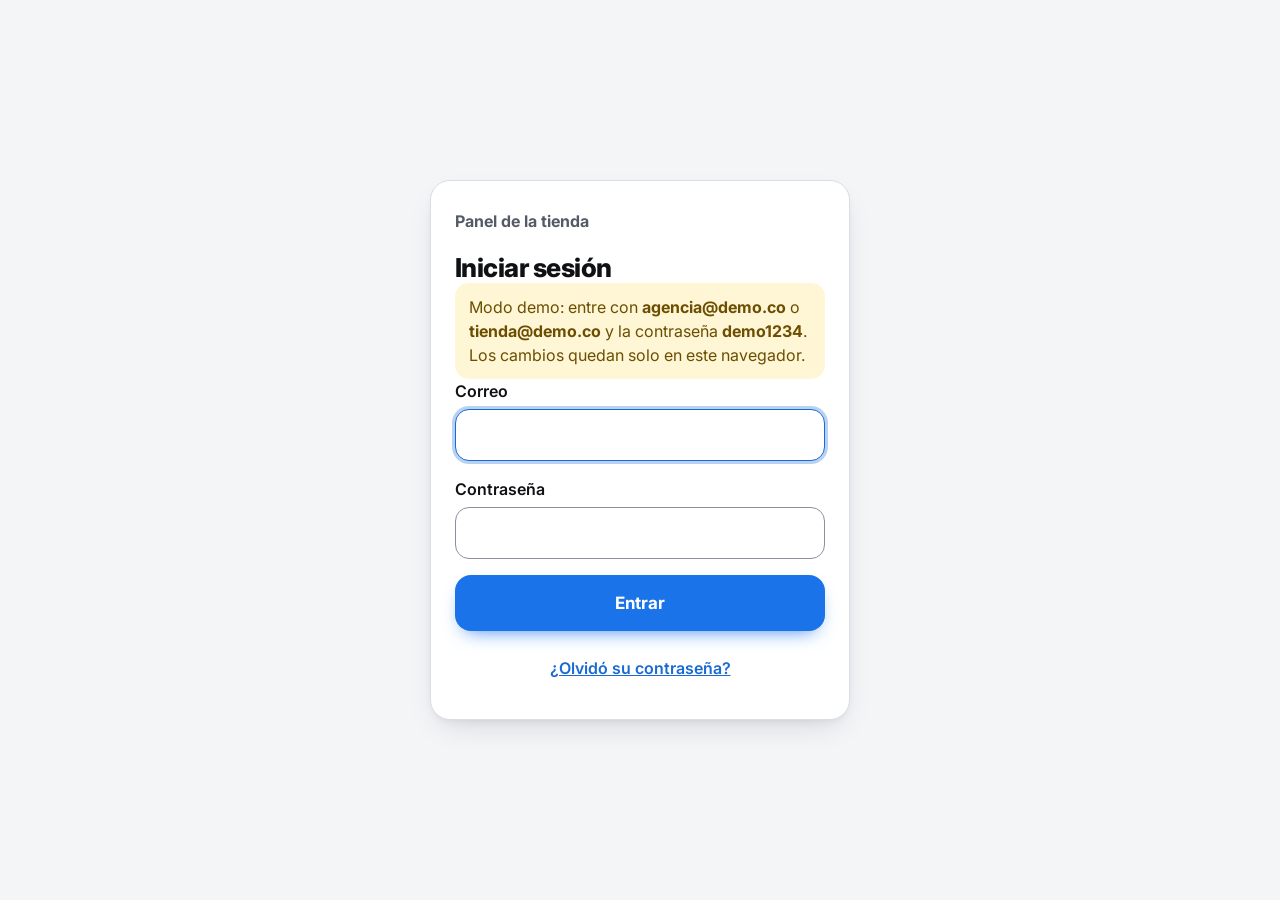
==== admin/index.html @ 9ec575b3 "Cotizadora I.C.T.: sitio público, panel, esquema Supabase y funciones (en progreso) Sitio estático (" ====
<!doctype html>
<html lang="es-CO">
<head>
  <meta charset="utf-8">
  <meta name="viewport" content="width=device-width, initial-scale=1, viewport-fit=cover">
  <title>Panel de la tienda</title>
  <meta name="robots" content="noindex, nofollow">
  <meta name="theme-color" content="#0F172A">
  <link rel="icon" href="data:,">
  <link rel="preconnect" href="https://fonts.googleapis.com">
  <link rel="preconnect" href="https://fonts.gstatic.com" crossorigin>
  <link rel="stylesheet" href="https://fonts.googleapis.com/css2?family=Inter:wght@400;500;600;700;800&display=swap">
  <link rel="stylesheet" href="../assets/css/base.css">
  <link rel="stylesheet" href="../assets/css/panel.css">
  <script type="module" src="../assets/js/panel/panel.js"></script>
</head>
<body>
  <div class="cargando-panel" id="cargando-panel" role="status"><span class="spinner" aria-hidden="true"></span><span>Cargando el panel…</span></div>

  <!-- Acceso -->
  <main class="acceso" id="acceso" hidden>
    <div class="acceso-caja">
      <p class="acceso-marca">Panel de la tienda</p>
      <div id="acceso-contenido"></div>
    </div>
  </main>

  <!-- Panel -->
  <div class="app" id="app" hidden>
    <header class="barra-superior">
      <div class="barra-superior-fila">
        <div class="barra-titulo">
          <span class="barra-tienda" id="barra-tienda">Panel</span>
          <span class="barra-usuario" id="barra-usuario"></span>
        </div>
        <div class="barra-acciones">
          <a class="boton boton--suave boton--chico" href="../" target="_blank" rel="noopener">Ver mi sitio</a>
          <button type="button" class="boton boton--suave boton--chico" id="salir">Salir</button>
        </div>
      </div>
      <nav class="navegacion" aria-label="Secciones del panel">
        <a href="#/inicio" data-ruta="inicio">Inicio</a>
        <a href="#/inventario" data-ruta="inventario">Inventario</a>
        <a href="#/tienda" data-ruta="tienda">Mi tienda</a>
        <a href="#/fichas" data-ruta="fichas">Fichas técnicas</a>
        <a href="#/catalogo" data-ruta="catalogo">Catálogo</a>
        <a href="#/legales" data-ruta="legales">Legales</a>
        <a href="#/usuarios" data-ruta="usuarios" data-solo-agencia hidden>Usuarios</a>
      </nav>
    </header>
    <main class="vista" id="vista" tabindex="-1"></main>
  </div>

  <div class="aviso-flotante" id="aviso-flotante" role="status" aria-live="polite"></div>
  <dialog class="confirmar" id="confirmar" aria-labelledby="confirmar-titulo"></dialog>
</body>
</html>
---- assets/css/base.css ----
/* =============================================================================
   Base compartida (sitio y panel): variables, reinicio, botones, campos.
   Los colores de la tienda (--primario, --secundario y sus textos) los pone
   assets/js/tema.js; aquí van solo valores por defecto.
   ========================================================================== */

:root {
  --primario: #1A73E8;
  --sobre-primario: #FFFFFF;
  --primario-texto: #1A6AD6;
  --secundario: #0F172A;
  --sobre-secundario: #FFFFFF;

  --fondo: #FFFFFF;
  --superficie: #F4F5F7;
  --superficie-2: #E9EBEF;
  --tarjeta: #FFFFFF;
  --borde: #DADDE3;
  --borde-fuerte: #8A909C;
  --texto: #0F1115;
  --texto-suave: #545A66;
  --error: #B42318;
  --error-fondo: #FEF3F2;
  --exito: #067647;
  --exito-fondo: #ECFDF3;
  --aviso: #6B4E00;
  --aviso-fondo: #FFF6D6;

  --font: "Inter", system-ui, -apple-system, "Segoe UI", Roboto, Arial, sans-serif;
  --radio: 20px;
  --radio-md: 14px;
  --radio-sm: 10px;
  --sombra-1: 0 1px 2px rgba(16, 24, 40, .06), 0 1px 3px rgba(16, 24, 40, .08);
  --sombra-2: 0 12px 32px -12px rgba(16, 24, 40, .18), 0 4px 10px -4px rgba(16, 24, 40, .08);
  --sombra-3: 0 24px 64px -16px rgba(16, 24, 40, .32);
  --curva: cubic-bezier(.2, .8, .2, 1);
  --rapido: 160ms;
  --medio: 260ms;
  --ancho: 1180px;
  --gutter: clamp(16px, 4vw, 32px);
  color-scheme: light;
}

:root[data-tema="oscuro"] {
  --fondo: #0E1117;
  --superficie: #161A22;
  --superficie-2: #202631;
  --tarjeta: #161A22;
  --borde: #2C3340;
  --borde-fuerte: #6D7685;
  --texto: #F2F4F7;
  --texto-suave: #A6AEBB;
  --error: #FDA29B;
  --error-fondo: #3A1512;
  --exito: #75E0A7;
  --exito-fondo: #0B2A1C;
  --aviso: #FEDF89;
  --aviso-fondo: #3A2E05;
  --sombra-1: 0 1px 2px rgba(0, 0, 0, .4);
  --sombra-2: 0 12px 32px -12px rgba(0, 0, 0, .6);
  --sombra-3: 0 24px 64px -16px rgba(0, 0, 0, .7);
  color-scheme: dark;
}

*, *::before, *::after { box-sizing: border-box; }

html {
  -webkit-text-size-adjust: 100%;
  text-size-adjust: 100%;
  scroll-behavior: smooth;
}

body {
  margin: 0;
  background: var(--fondo);
  color: var(--texto);
  font-family: var(--font);
  font-size: 1rem;
  line-height: 1.5;
  -webkit-font-smoothing: antialiased;
  text-rendering: optimizeLegibility;
  overflow-x: hidden;
}

img, svg { display: block; max-width: 100%; }
img { height: auto; }
button, input, select, textarea { font: inherit; color: inherit; }
button { cursor: pointer; }
h1, h2, h3, h4 { margin: 0; line-height: 1.15; letter-spacing: -.02em; }
p { margin: 0; }
a { color: var(--primario-texto); text-underline-offset: .18em; }

[hidden] { display: none !important; }

.oculto-visual {
  position: absolute !important;
  width: 1px; height: 1px;
  padding: 0; margin: -1px;
  overflow: hidden; clip: rect(0 0 0 0);
  white-space: nowrap; border: 0;
}

.salto {
  position: absolute; left: 8px; top: -60px; z-index: 100;
  background: var(--texto); color: var(--fondo);
  padding: 12px 16px; border-radius: var(--radio-sm);
  font-weight: 700; text-decoration: none;
}
.salto:focus { top: 8px; }

/* Foco visible en cualquier fondo: anillo del color de texto + halo de fondo. */
:focus-visible {
  outline: 3px solid var(--texto);
  outline-offset: 2px;
  box-shadow: 0 0 0 5px var(--fondo);
}

.contenedor {
  width: 100%;
  max-width: var(--ancho);
  margin-inline: auto;
  padding-inline: var(--gutter);
}

.cifras { font-variant-numeric: tabular-nums; font-feature-settings: "tnum" 1; }

/* --- Botones --------------------------------------------------------------- */

.boton {
  display: inline-flex; align-items: center; justify-content: center; gap: 10px;
  min-height: 48px;
  padding: 12px 22px;
  border: 1.5px solid transparent;
  border-radius: var(--radio-md);
  font-weight: 700; font-size: 1rem; line-height: 1.2;
  text-decoration: none; text-align: center;
  transition: background-color var(--rapido), border-color var(--rapido), box-shadow var(--rapido), transform var(--rapido), filter var(--rapido);
  -webkit-tap-highlight-color: transparent;
}
.boton:disabled { opacity: .55; cursor: not-allowed; }
.boton svg { width: 22px; height: 22px; flex: none; }

.boton--primario {
  background: var(--primario);
  color: var(--sobre-primario);
  box-shadow: 0 8px 20px -10px var(--primario);
}
.boton--secundario {
  background: transparent;
  color: var(--texto);
  border-color: var(--borde-fuerte);
}
.boton--suave {
  background: var(--superficie);
  color: var(--texto);
}
.boton--peligro {
  background: var(--error-fondo);
  color: var(--error);
  border-color: currentColor;
}
.boton--grande { min-height: 56px; padding: 16px 26px; font-size: 1.0625rem; border-radius: 16px; }
.boton--bloque { width: 100%; }
.boton--enlace {
  min-height: 44px; padding: 8px 4px;
  background: none; border: 0;
  color: var(--primario-texto);
  text-decoration: underline; font-weight: 600;
}

@media (hover: hover) {
  .boton--primario:hover:not(:disabled) { filter: brightness(1.06) saturate(1.05); }
  .boton--secundario:hover:not(:disabled), .boton--suave:hover:not(:disabled) { background: var(--superficie-2); }
}
@media (hover: hover) and (prefers-reduced-motion: no-preference) {
  .boton--primario:hover:not(:disabled) { transform: translateY(-1px); }
}
.boton:active:not(:disabled) { filter: brightness(.96); }

.boton-icono {
  display: inline-grid; place-items: center;
  width: 44px; height: 44px;
  padding: 0;
  border: 0; border-radius: 999px;
  background: var(--superficie);
  color: var(--texto);
  transition: background-color var(--rapido);
}
.boton-icono svg { width: 22px; height: 22px; }
@media (hover: hover) { .boton-icono:hover { background: var(--superficie-2); } }

/* --- Campos ---------------------------------------------------------------- */

.campo { display: grid; gap: 6px; }
.campo > label, .campo .etiqueta { font-weight: 600; }
.campo .ayuda { color: var(--texto-suave); font-size: 1rem; }

.entrada {
  width: 100%;
  min-height: 52px;
  padding: 12px 14px;
  background: var(--fondo);
  border: 1.5px solid var(--borde-fuerte);
  border-radius: var(--radio-md);
  font-size: 1rem;
  transition: border-color var(--rapido), box-shadow var(--rapido);
}
textarea.entrada { min-height: 120px; resize: vertical; line-height: 1.5; }
.entrada:focus-visible { outline: none; border-color: var(--primario-texto); box-shadow: 0 0 0 3px color-mix(in srgb, var(--primario-texto) 30%, transparent); }
.entrada[aria-invalid="true"] { border-color: var(--error); }

.error-campo {
  display: flex; gap: 6px; align-items: flex-start;
  color: var(--error);
  font-weight: 600;
}
.error-campo:empty { display: none; }

.casilla {
  display: grid; grid-template-columns: 24px 1fr; gap: 12px; align-items: start;
}
.casilla input {
  width: 24px; height: 24px; margin: 0;
  accent-color: var(--primario);
}

.etiqueta-pildora {
  display: inline-flex; align-items: center;
  min-height: 26px; padding: 2px 10px;
  border-radius: 999px;
  background: var(--superficie);
  color: var(--texto);
  font-size: .875rem; font-weight: 700; letter-spacing: .01em;
}
.etiqueta-pildora--usado { background: var(--aviso-fondo); color: var(--aviso); }
.etiqueta-demo {
  display: inline-flex; align-items: center;
  padding: 1px 8px;
  border: 1.5px dashed currentColor;
  border-radius: 6px;
  color: var(--aviso);
  background: var(--aviso-fondo);
  font-size: .875rem; font-weight: 800; letter-spacing: .08em;
}

.spinner {
  width: 22px; height: 22px;
  border: 3px solid currentColor;
  border-right-color: transparent;
  border-radius: 50%;
  animation: girar .8s linear infinite;
}
@keyframes girar { to { transform: rotate(360deg); } }

@media (prefers-reduced-motion: reduce) {
  html { scroll-behavior: auto; }
  *, *::before, *::after {
    animation-duration: .001ms !important;
    animation-iteration-count: 1 !important;
    transition-duration: .001ms !important;
  }
  .spinner { animation: none; border-right-color: currentColor; opacity: .6; }
}
---- assets/css/panel.css ----
/* =============================================================================
   Panel de administración — pensado primero para el celular
   ========================================================================== */

body { background: var(--superficie); }

.cargando-panel {
  display: flex; align-items: center; justify-content: center; gap: 12px;
  min-height: 100vh;
  color: var(--texto-suave); font-weight: 600;
}

.boton--chico { min-height: 44px; padding: 8px 14px; font-size: .9375rem; }

/* --- Acceso --------------------------------------------------------------- */
.acceso { display: grid; place-items: center; min-height: 100vh; padding: 24px var(--gutter); }
.acceso-caja {
  width: 100%; max-width: 420px;
  display: grid; gap: 20px;
  padding: 28px 24px;
  background: var(--tarjeta);
  border: 1px solid var(--borde);
  border-radius: var(--radio);
  box-shadow: var(--sombra-2);
}
.acceso-marca { color: var(--texto-suave); font-weight: 700; }
.acceso h1 { font-size: 1.625rem; font-weight: 800; }
.acceso form { display: grid; gap: 16px; }
.acceso .nota { color: var(--texto-suave); }
.nota-demo { padding: 12px 14px; border-radius: var(--radio-md); background: var(--aviso-fondo); color: var(--aviso); }

/* --- Barra superior y navegación ---------------------------------------------- */
.barra-superior {
  position: sticky; top: 0; z-index: 20;
  background: var(--tarjeta);
  border-bottom: 1px solid var(--borde);
}
.barra-superior-fila {
  display: flex; align-items: center; justify-content: space-between; gap: 12px;
  max-width: var(--ancho); margin: 0 auto;
  padding: 10px var(--gutter);
}
.barra-titulo { display: grid; min-width: 0; line-height: 1.25; }
.barra-tienda { font-weight: 800; overflow: hidden; text-overflow: ellipsis; white-space: nowrap; }
.barra-usuario { color: var(--texto-suave); font-size: .9375rem; overflow: hidden; text-overflow: ellipsis; white-space: nowrap; }
.barra-acciones { display: flex; gap: 8px; flex: none; }
.navegacion {
  display: flex; gap: 4px;
  max-width: var(--ancho); margin: 0 auto;
  padding: 0 var(--gutter) 8px;
  overflow-x: auto;
  scrollbar-width: none;
}
.navegacion::-webkit-scrollbar { display: none; }
.navegacion a {
  flex: none;
  display: inline-flex; align-items: center;
  min-height: 44px; padding: 8px 14px;
  border-radius: 999px;
  color: var(--texto); font-weight: 600; text-decoration: none;
}
.navegacion a[aria-current="page"] { background: var(--texto); color: var(--fondo); }
@media (hover: hover) { .navegacion a:not([aria-current="page"]):hover { background: var(--superficie); } }

/* --- Vista ------------------------------------------------------------------- */
.vista { max-width: var(--ancho); margin: 0 auto; padding: 20px var(--gutter) 120px; outline: none; }
.vista-cabecera { display: flex; flex-wrap: wrap; align-items: center; justify-content: space-between; gap: 12px; margin-bottom: 18px; }
.vista-cabecera h1 { font-size: clamp(1.5rem, 4vw, 2rem); font-weight: 800; }
.vista-cabecera p { color: var(--texto-suave); flex-basis: 100%; }
.volver { display: inline-flex; align-items: center; gap: 6px; min-height: 44px; font-weight: 700; color: var(--texto); text-decoration: none; }

.bloque {
  display: grid; gap: 16px;
  padding: 18px;
  background: var(--tarjeta);
  border: 1px solid var(--borde);
  border-radius: var(--radio);
  margin-bottom: 16px;
}
.bloque > h2 { font-size: 1.1875rem; font-weight: 800; }
.bloque > p.ayuda, .bloque .ayuda { color: var(--texto-suave); }
.grilla-2 { display: grid; gap: 16px; }
@media (min-width: 760px) { .grilla-2 { grid-template-columns: 1fr 1fr; } }

fieldset { margin: 0; padding: 0; border: 0; min-width: 0; }
legend { padding: 0; font-weight: 700; }

.cifras-grandes { font-size: 2rem; font-weight: 800; letter-spacing: -.03em; }
.estadisticas { display: grid; grid-template-columns: repeat(3, minmax(0, 1fr)); gap: 10px; }
.estadistica { display: grid; gap: 2px; padding: 14px; border-radius: 16px; background: var(--superficie); text-decoration: none; color: inherit; }
.estadistica span { color: var(--texto-suave); font-weight: 600; font-size: .9375rem; }

.avisos { display: grid; gap: 8px; margin: 0; padding: 0; list-style: none; }
.avisos li {
  display: flex; align-items: center; justify-content: space-between; gap: 12px; flex-wrap: wrap;
  padding: 12px 14px;
  border-radius: var(--radio-md);
  background: var(--aviso-fondo); color: var(--aviso);
  font-weight: 700;
}
.avisos a { color: inherit; }
.todo-bien { padding: 12px 14px; border-radius: var(--radio-md); background: var(--exito-fondo); color: var(--exito); font-weight: 700; }

/* Interruptor */
.interruptor { display: inline-flex; align-items: center; gap: 10px; min-height: 44px; cursor: pointer; font-weight: 600; }
.interruptor input {
  appearance: none; -webkit-appearance: none;
  position: relative; flex: none;
  width: 48px; height: 28px; margin: 0;
  border-radius: 999px;
  background: var(--borde-fuerte);
  transition: background-color var(--rapido);
  cursor: pointer;
}
.interruptor input::after {
  content: ""; position: absolute; top: 3px; left: 3px;
  width: 22px; height: 22px; border-radius: 50%;
  background: #FFFFFF;
  box-shadow: 0 1px 3px rgba(0, 0, 0, .3);
  transition: transform var(--medio) var(--curva);
}
.interruptor input:checked { background: var(--exito); }
:root[data-tema="oscuro"] .interruptor input:checked { background: #12B76A; }
.interruptor input:checked::after { transform: translateX(20px); }
.interruptor input:disabled { opacity: .5; cursor: not-allowed; }

/* Filtros del inventario */
.barra-filtros { display: grid; gap: 10px; margin-bottom: 14px; }
@media (min-width: 760px) { .barra-filtros { grid-template-columns: 2fr 1.4fr 1fr 1fr; } }
select.entrada { appearance: none; -webkit-appearance: none; padding-right: 40px; background-image: url("data:image/svg+xml,%3Csvg xmlns='http://www.w3.org/2000/svg' viewBox='0 0 24 24'%3E%3Cpath d='M6 9l6 6 6-6' fill='none' stroke='%23545A66' stroke-width='2.2' stroke-linecap='round'/%3E%3C/svg%3E"); background-repeat: no-repeat; background-position: right 12px center; background-size: 20px; }

/* Lista del inventario: tarjetas en celular, filas en escritorio */
.lista-equipos { display: grid; gap: 10px; margin: 0; padding: 0; list-style: none; }
.fila-equipo {
  display: grid;
  grid-template-columns: 64px minmax(0, 1fr);
  gap: 12px;
  padding: 12px;
  background: var(--tarjeta);
  border: 1px solid var(--borde);
  border-radius: 16px;
}
.fila-foto { width: 64px; height: 64px; border-radius: 12px; overflow: hidden; background: var(--superficie); display: grid; place-items: center; }
.fila-foto img { width: 100%; height: 100%; object-fit: cover; }
.fila-foto .ilustracion-telefono { width: 70%; }
.fila-info { display: grid; gap: 2px; min-width: 0; }
.fila-nombre { font-weight: 800; }
.fila-sub { color: var(--texto-suave); }
.fila-edicion { grid-column: 1 / -1; display: grid; grid-template-columns: minmax(0, 1fr) 88px; gap: 10px; align-items: end; }
.fila-edicion .interruptor { grid-column: 1 / -1; }
.fila-edicion .campo label { font-size: .9375rem; color: var(--texto-suave); }
.fila-edicion .entrada { min-height: 48px; }
.fila-acciones { grid-column: 1 / -1; display: flex; flex-wrap: wrap; gap: 8px; }
.fila-acciones .boton { flex: 1; min-width: 96px; }
.fila-error { grid-column: 1 / -1; }
@media (min-width: 1000px) {
  .fila-equipo { grid-template-columns: 56px minmax(180px, 1.4fr) minmax(330px, 1.3fr) auto; align-items: center; }
  .fila-foto { width: 56px; height: 56px; }
  .fila-edicion, .fila-acciones { grid-column: auto; }
  .fila-edicion { grid-template-columns: minmax(0, 1.4fr) 88px auto; }
  .fila-edicion .interruptor { grid-column: auto; }
  .fila-acciones .boton { flex: none; min-width: 0; }
  .fila-error { grid-column: 2 / -1; }
}

.vacio-panel { padding: 28px 18px; text-align: center; color: var(--texto-suave); background: var(--tarjeta); border: 1px dashed var(--borde-fuerte); border-radius: var(--radio); }

/* Formulario por pasos */
.pasos-progreso { display: flex; gap: 4px; margin-bottom: 8px; }
.pasos-progreso span { flex: 1; height: 6px; border-radius: 999px; background: var(--superficie-2); }
.pasos-progreso span.hecho { background: var(--primario); }
.paso-titulo { color: var(--texto-suave); font-weight: 700; }
.acciones-formulario {
  position: sticky; bottom: 0; z-index: 5;
  display: flex; gap: 10px; flex-wrap: wrap;
  margin: 0 calc(-1 * var(--gutter));
  padding: 12px var(--gutter) calc(12px + env(safe-area-inset-bottom));
  background: color-mix(in srgb, var(--superficie) 92%, transparent);
  backdrop-filter: blur(8px);
  border-top: 1px solid var(--borde);
}
.acciones-formulario .boton { flex: 1; }
@media (min-width: 760px) { .acciones-formulario .boton { flex: none; min-width: 180px; } .acciones-formulario { justify-content: flex-end; } }

.opciones-chip { display: flex; flex-wrap: wrap; gap: 8px; }
.opcion-chip { position: relative; }
.opcion-chip input { position: absolute; opacity: 0; inset: 0; margin: 0; cursor: pointer; }
.opcion-chip span {
  display: inline-flex; align-items: center; min-height: 48px; padding: 10px 18px;
  border: 1.5px solid var(--borde-fuerte); border-radius: 999px; font-weight: 700; background: var(--fondo);
}
.opcion-chip input:checked + span { background: var(--primario); border-color: var(--primario); color: var(--sobre-primario); }
.opcion-chip input:focus-visible + span { outline: 3px solid var(--texto); outline-offset: 2px; }

.selector-color { display: flex; gap: 10px; align-items: center; }
.selector-color input[type="color"] { width: 56px; height: 52px; padding: 4px; border: 1.5px solid var(--borde-fuerte); border-radius: var(--radio-md); background: var(--fondo); cursor: pointer; flex: none; }
.selector-color .entrada { max-width: 160px; text-transform: uppercase; }

/* Fotos */
.fotos-lista { display: grid; grid-template-columns: repeat(auto-fill, minmax(140px, 1fr)); gap: 10px; margin: 0; padding: 0; list-style: none; }
.foto-item { position: relative; display: grid; gap: 6px; padding: 6px; border: 1px solid var(--borde); border-radius: 14px; background: var(--fondo); }
.foto-item img { width: 100%; aspect-ratio: 1; object-fit: cover; border-radius: 10px; }
.foto-item .principal { position: absolute; left: 12px; top: 12px; padding: 2px 8px; border-radius: 999px; background: var(--texto); color: var(--fondo); font-size: .875rem; font-weight: 700; }
.foto-botones { display: flex; justify-content: space-between; gap: 4px; }
.foto-item [data-quitar] { position: absolute; right: 10px; top: 10px; background: color-mix(in srgb, var(--tarjeta) 90%, transparent); box-shadow: var(--sombra-1); }
.foto-botones .boton-icono { width: 44px; height: 44px; }
.foto-item.arrastrando { opacity: .5; }
.zona-subida {
  display: grid; gap: 10px; justify-items: center; text-align: center;
  padding: 22px 16px;
  border: 2px dashed var(--borde-fuerte);
  border-radius: 16px;
  background: var(--fondo);
  transition: border-color var(--rapido), background-color var(--rapido);
}
.zona-subida.encima { border-color: var(--primario-texto); background: color-mix(in srgb, var(--primario) 8%, var(--fondo)); }
.zona-subida-botones { display: flex; flex-wrap: wrap; gap: 8px; justify-content: center; }
.subiendo { display: flex; align-items: center; gap: 10px; color: var(--texto-suave); font-weight: 600; }

/* Filas de la ficha técnica */
.filas-ficha { display: grid; gap: 10px; margin: 0; padding: 0; list-style: none; }
.fila-ficha { display: grid; grid-template-columns: 1fr; gap: 8px; padding: 12px; border: 1px solid var(--borde); border-radius: 14px; background: var(--fondo); }
.fila-ficha-botones { display: flex; gap: 6px; justify-content: flex-end; }
@media (min-width: 760px) { .fila-ficha { grid-template-columns: minmax(160px, 1fr) 2fr auto; align-items: center; } }

/* Catálogo */
.grupo-catalogo { display: grid; gap: 6px; }
.grupo-catalogo h2 { font-size: 1rem; color: var(--texto-suave); text-transform: uppercase; letter-spacing: .04em; margin-top: 8px; }
.modelo-fila { display: flex; flex-wrap: wrap; align-items: center; justify-content: space-between; gap: 8px 12px; padding: 8px 12px; border: 1px solid var(--borde); border-radius: 14px; background: var(--tarjeta); }
.modelo-fila .nombre { font-weight: 700; min-width: 0; }
.modelo-fila .botones { display: flex; gap: 6px; align-items: center; }
.modelo-fila .entrada { min-height: 44px; max-width: 220px; }

/* Vista previa de marca */
.vista-previa { border-radius: 16px; overflow: hidden; border: 1px solid var(--borde); }
.vista-previa-encabezado { padding: 18px; display: grid; gap: 14px; }
.vista-previa-marca { display: flex; align-items: center; gap: 10px; font-weight: 700; }
.vista-previa-marca img { height: 32px; width: auto; max-width: 140px; object-fit: contain; }
.vista-previa-marca .logo-generico { width: 32px; height: 32px; }
.vista-previa-titulo { font-size: 1.375rem; font-weight: 800; letter-spacing: -.02em; }
.vista-previa-cuerpo { padding: 18px; display: grid; gap: 10px; }
.vista-previa .boton { pointer-events: none; }
.contraste-nota { color: var(--texto-suave); font-size: .9375rem; }

.logo-actual { display: flex; align-items: center; gap: 12px; flex-wrap: wrap; }
.logo-actual img { max-height: 56px; max-width: 200px; object-fit: contain; padding: 6px; border-radius: 10px; background: repeating-conic-gradient(#e9ebef 0% 25%, #ffffff 0% 50%) 50% / 16px 16px; }

/* Recorte del logo */
.recorte { display: grid; gap: 14px; }
.recorte-marco {
  position: relative;
  width: 100%;
  overflow: hidden;
  border-radius: 12px;
  background: repeating-conic-gradient(#e9ebef 0% 25%, #ffffff 0% 50%) 50% / 20px 20px;
  touch-action: none;
  cursor: grab;
  outline: 2px solid var(--texto);
}
.recorte-marco img { position: absolute; left: 0; top: 0; max-width: none; transform-origin: 0 0; user-select: none; pointer-events: none; }

/* Lista editable (formas de pago) */
.lista-editable { display: grid; gap: 8px; margin: 0; padding: 0; list-style: none; }
.lista-editable li { display: flex; gap: 6px; align-items: center; }
.lista-editable .entrada { flex: 1; }

/* Legales */
.vista-previa-legal { padding: 16px; border: 1px solid var(--borde); border-radius: 14px; background: var(--fondo); display: grid; gap: 10px; }
.vista-previa-legal ul, .vista-previa-legal ol { margin: 0; padding-left: 22px; }

/* Usuarios */
.usuario-fila { display: flex; flex-wrap: wrap; align-items: center; justify-content: space-between; gap: 10px; padding: 12px 14px; border: 1px solid var(--borde); border-radius: 14px; background: var(--tarjeta); }
.usuario-fila .correo { font-weight: 700; word-break: break-all; }
.usuario-fila .rol { color: var(--texto-suave); }
.estado-inactivo { color: var(--error); font-weight: 700; }

/* Aviso flotante "Guardado" */
.aviso-flotante {
  position: fixed; left: 50%; bottom: calc(24px + env(safe-area-inset-bottom)); z-index: 60;
  transform: translate(-50%, 20px);
  padding: 12px 20px;
  border-radius: 999px;
  background: var(--texto); color: var(--fondo);
  font-weight: 700;
  box-shadow: var(--sombra-3);
  opacity: 0; pointer-events: none;
  transition: opacity var(--medio), transform var(--medio) var(--curva);
}
.aviso-flotante.visible { opacity: 1; transform: translate(-50%, 0); }
.aviso-flotante.error { background: var(--error); color: #FFFFFF; }
:root[data-tema="oscuro"] .aviso-flotante.error { color: #0E1117; }

/* Ventana de confirmación */
.confirmar {
  width: min(440px, calc(100vw - 32px));
  padding: 0; border: 0; border-radius: 20px;
  background: var(--tarjeta); color: var(--texto);
  box-shadow: var(--sombra-3);
}
.confirmar::backdrop { background: rgba(8, 10, 14, .55); }
.confirmar-contenido { display: grid; gap: 14px; padding: 22px; }
.confirmar h2 { font-size: 1.25rem; font-weight: 800; }
.confirmar-botones { display: flex; gap: 10px; flex-wrap: wrap; justify-content: flex-end; }
.confirmar-botones .boton { flex: 1; }

.avisos--neutro li { background: var(--tarjeta); color: var(--texto); border: 1px solid var(--borde); }
.avisos--neutro .ayuda { font-weight: 500; }
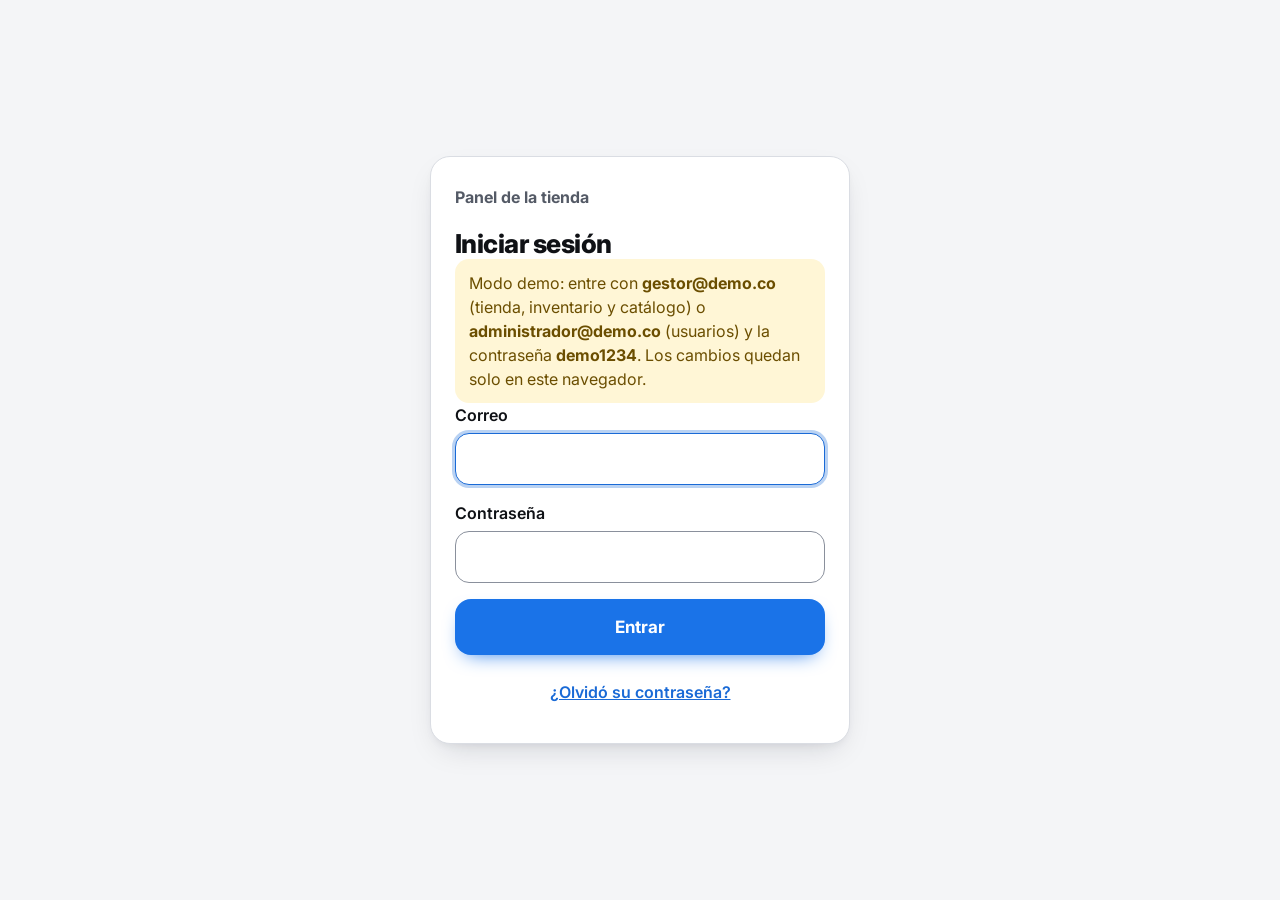
==== commit e2fbcd63: "A5: roles administrador y gestor (migración 0007) - 0007_roles.sql: agencia pasa a administrador y t" ====
--- a/admin/index.html
+++ b/admin/index.html
@@ -9,7 +9,9 @@
   <link rel="icon" href="data:,">
   <link rel="preconnect" href="https://fonts.googleapis.com">
   <link rel="preconnect" href="https://fonts.gstatic.com" crossorigin>
-  <link rel="stylesheet" href="https://fonts.googleapis.com/css2?family=Inter:wght@400;500;600;700;800&display=swap">
+  <!-- Fuente sin bloquear el primer pintado (se ve la del sistema hasta que llega) -->
+  <link rel="preload" as="style" href="https://fonts.googleapis.com/css2?family=Inter:wght@400;500;600;700;800&display=swap" onload="this.onload=null;this.rel='stylesheet'">
+  <noscript><link rel="stylesheet" href="https://fonts.googleapis.com/css2?family=Inter:wght@400;500;600;700;800&display=swap"></noscript>
   <link rel="stylesheet" href="../assets/css/base.css">
   <link rel="stylesheet" href="../assets/css/panel.css">
   <script type="module" src="../assets/js/panel/panel.js"></script>
@@ -39,13 +41,13 @@
         </div>
       </div>
       <nav class="navegacion" aria-label="Secciones del panel">
-        <a href="#/inicio" data-ruta="inicio">Inicio</a>
-        <a href="#/inventario" data-ruta="inventario">Inventario</a>
-        <a href="#/tienda" data-ruta="tienda">Mi tienda</a>
-        <a href="#/fichas" data-ruta="fichas">Fichas técnicas</a>
-        <a href="#/catalogo" data-ruta="catalogo">Catálogo</a>
-        <a href="#/legales" data-ruta="legales">Legales</a>
-        <a href="#/usuarios" data-ruta="usuarios" data-solo-agencia hidden>Usuarios</a>
+        <a href="#/inicio" data-ruta="inicio" data-rol="gestor" hidden>Inicio</a>
+        <a href="#/inventario" data-ruta="inventario" data-rol="gestor" hidden>Inventario</a>
+        <a href="#/tienda" data-ruta="tienda" data-rol="gestor" hidden>Mi tienda</a>
+        <a href="#/fichas" data-ruta="fichas" data-rol="gestor" hidden>Fichas técnicas</a>
+        <a href="#/catalogo" data-ruta="catalogo" data-rol="gestor" hidden>Catálogo</a>
+        <a href="#/legales" data-ruta="legales" data-rol="gestor" hidden>Legales</a>
+        <a href="#/usuarios" data-ruta="usuarios" data-rol="administrador" hidden>Usuarios</a>
       </nav>
     </header>
     <main class="vista" id="vista" tabindex="-1"></main>
--- a/assets/css/base.css
+++ b/assets/css/base.css
@@ -179,6 +179,7 @@
 
 .boton-icono {
   display: inline-grid; place-items: center;
+  flex: none;
   width: 44px; height: 44px;
   padding: 0;
   border: 0; border-radius: 999px;
@@ -230,7 +231,7 @@
   border-radius: 999px;
   background: var(--superficie);
   color: var(--texto);
-  font-size: .875rem; font-weight: 700; letter-spacing: .01em;
+  font-size: 1rem; font-weight: 700; letter-spacing: .01em;
 }
 .etiqueta-pildora--usado { background: var(--aviso-fondo); color: var(--aviso); }
 .etiqueta-demo {
@@ -240,7 +241,7 @@
   border-radius: 6px;
   color: var(--aviso);
   background: var(--aviso-fondo);
-  font-size: .875rem; font-weight: 800; letter-spacing: .08em;
+  font-size: 1rem; font-weight: 800; letter-spacing: .08em;
 }
 
 .spinner {
--- a/assets/css/panel.css
+++ b/assets/css/panel.css
@@ -10,7 +10,7 @@
   color: var(--texto-suave); font-weight: 600;
 }
 
-.boton--chico { min-height: 44px; padding: 8px 14px; font-size: .9375rem; }
+.boton--chico { min-height: 44px; padding: 8px 14px; font-size: 1rem; }
 
 /* --- Acceso --------------------------------------------------------------- */
 .acceso { display: grid; place-items: center; min-height: 100vh; padding: 24px var(--gutter); }
@@ -42,7 +42,7 @@
 }
 .barra-titulo { display: grid; min-width: 0; line-height: 1.25; }
 .barra-tienda { font-weight: 800; overflow: hidden; text-overflow: ellipsis; white-space: nowrap; }
-.barra-usuario { color: var(--texto-suave); font-size: .9375rem; overflow: hidden; text-overflow: ellipsis; white-space: nowrap; }
+.barra-usuario { color: var(--texto-suave); font-size: 1rem; overflow: hidden; text-overflow: ellipsis; white-space: nowrap; }
 .barra-acciones { display: flex; gap: 8px; flex: none; }
 .navegacion {
   display: flex; gap: 4px;
@@ -86,9 +86,9 @@
 legend { padding: 0; font-weight: 700; }
 
 .cifras-grandes { font-size: 2rem; font-weight: 800; letter-spacing: -.03em; }
-.estadisticas { display: grid; grid-template-columns: repeat(3, minmax(0, 1fr)); gap: 10px; }
+.estadisticas { display: grid; grid-template-columns: repeat(2, minmax(0, 1fr)); gap: 10px; }
 .estadistica { display: grid; gap: 2px; padding: 14px; border-radius: 16px; background: var(--superficie); text-decoration: none; color: inherit; }
-.estadistica span { color: var(--texto-suave); font-weight: 600; font-size: .9375rem; }
+.estadistica span { color: var(--texto-suave); font-weight: 600; font-size: 1rem; }
 
 .avisos { display: grid; gap: 8px; margin: 0; padding: 0; list-style: none; }
 .avisos li {
@@ -123,6 +123,9 @@
 :root[data-tema="oscuro"] .interruptor input:checked { background: #12B76A; }
 .interruptor input:checked::after { transform: translateX(20px); }
 .interruptor input:disabled { opacity: .5; cursor: not-allowed; }
+.interruptor-estado { font-weight: 400; color: var(--texto-suave); }
+.interruptor input:checked ~ .interruptor-estado .no,
+.interruptor input:not(:checked) ~ .interruptor-estado .si { display: none; }
 
 /* Filtros del inventario */
 .barra-filtros { display: grid; gap: 10px; margin-bottom: 14px; }
@@ -148,7 +151,7 @@
 .fila-sub { color: var(--texto-suave); }
 .fila-edicion { grid-column: 1 / -1; display: grid; grid-template-columns: minmax(0, 1fr) 88px; gap: 10px; align-items: end; }
 .fila-edicion .interruptor { grid-column: 1 / -1; }
-.fila-edicion .campo label { font-size: .9375rem; color: var(--texto-suave); }
+.fila-edicion .campo label { font-size: 1rem; color: var(--texto-suave); }
 .fila-edicion .entrada { min-height: 48px; }
 .fila-acciones { grid-column: 1 / -1; display: flex; flex-wrap: wrap; gap: 8px; }
 .fila-acciones .boton { flex: 1; min-width: 96px; }
@@ -200,7 +203,7 @@
 .fotos-lista { display: grid; grid-template-columns: repeat(auto-fill, minmax(140px, 1fr)); gap: 10px; margin: 0; padding: 0; list-style: none; }
 .foto-item { position: relative; display: grid; gap: 6px; padding: 6px; border: 1px solid var(--borde); border-radius: 14px; background: var(--fondo); }
 .foto-item img { width: 100%; aspect-ratio: 1; object-fit: cover; border-radius: 10px; }
-.foto-item .principal { position: absolute; left: 12px; top: 12px; padding: 2px 8px; border-radius: 999px; background: var(--texto); color: var(--fondo); font-size: .875rem; font-weight: 700; }
+.foto-item .principal { position: absolute; left: 12px; top: 12px; padding: 2px 8px; border-radius: 999px; background: var(--texto); color: var(--fondo); font-size: 1rem; font-weight: 700; }
 .foto-botones { display: flex; justify-content: space-between; gap: 4px; }
 .foto-item [data-quitar] { position: absolute; right: 10px; top: 10px; background: color-mix(in srgb, var(--tarjeta) 90%, transparent); box-shadow: var(--sombra-1); }
 .foto-botones .boton-icono { width: 44px; height: 44px; }
@@ -230,17 +233,34 @@
 .modelo-fila .nombre { font-weight: 700; min-width: 0; }
 .modelo-fila .botones { display: flex; gap: 6px; align-items: center; }
 .modelo-fila .entrada { min-height: 44px; max-width: 220px; }
+.colores-modelo { flex-basis: 100%; }
+.colores-modelo > summary { display: flex; align-items: center; min-height: 44px; cursor: pointer; color: var(--texto-suave); font-weight: 600; }
+.lista-colores { display: grid; gap: 6px; margin: 4px 0 8px; padding: 0; list-style: none; }
+.lista-colores li { display: flex; flex-wrap: wrap; align-items: center; gap: 6px 12px; min-height: 44px; }
+.muestra-color { flex: none; width: 28px; height: 28px; border-radius: 50%; border: 1px solid var(--borde); }
+/* Sin hexadecimal: muestra neutra rayada (no se inventa el color) */
+.muestra-color--vacia { background: repeating-linear-gradient(45deg, var(--superficie) 0 4px, var(--borde) 4px 8px); }
+.color-nombres { display: grid; flex: 1; min-width: 140px; }
+.color-nombre { font-weight: 600; }
+.color-hex { color: var(--texto-suave); }
+.color-campo .entrada { max-width: 140px; }
+.agregar-color { display: grid; gap: 10px; padding-top: 6px; }
+@media (min-width: 700px) { .agregar-color { grid-template-columns: 1fr 1fr auto; align-items: end; } }
 
 /* Vista previa de marca */
-.vista-previa { border-radius: 16px; overflow: hidden; border: 1px solid var(--borde); }
-.vista-previa-encabezado { padding: 18px; display: grid; gap: 14px; }
+.vista-previa { border-radius: 16px; overflow: hidden; border: 1px solid var(--borde); --t-titulo: 1; --t-espacio: 1; }
+/* Mismas escalas que sitio.css (tamaño del texto de la tienda) */
+.vista-previa[data-tamano="compacto"] { --t-titulo: .84; --t-espacio: .72; }
+.vista-previa[data-tamano="grande"] { font-size: 1.125rem; }
+.vista-previa .boton { font-size: 1em; }
+.vista-previa-encabezado { padding: calc(18px * var(--t-espacio)); display: grid; gap: calc(14px * var(--t-espacio)); }
 .vista-previa-marca { display: flex; align-items: center; gap: 10px; font-weight: 700; }
 .vista-previa-marca img { height: 32px; width: auto; max-width: 140px; object-fit: contain; }
 .vista-previa-marca .logo-generico { width: 32px; height: 32px; }
-.vista-previa-titulo { font-size: 1.375rem; font-weight: 800; letter-spacing: -.02em; }
-.vista-previa-cuerpo { padding: 18px; display: grid; gap: 10px; }
+.vista-previa-titulo { font-size: max(1em, calc(1.375em * var(--t-titulo))); font-weight: 800; letter-spacing: -.02em; }
+.vista-previa-cuerpo { padding: calc(18px * var(--t-espacio)); display: grid; gap: calc(10px * var(--t-espacio)); }
 .vista-previa .boton { pointer-events: none; }
-.contraste-nota { color: var(--texto-suave); font-size: .9375rem; }
+.contraste-nota { color: var(--texto-suave); font-size: 1rem; }
 
 .logo-actual { display: flex; align-items: center; gap: 12px; flex-wrap: wrap; }
 .logo-actual img { max-height: 56px; max-width: 200px; object-fit: contain; padding: 6px; border-radius: 10px; background: repeating-conic-gradient(#e9ebef 0% 25%, #ffffff 0% 50%) 50% / 16px 16px; }
@@ -272,6 +292,8 @@
 .usuario-fila { display: flex; flex-wrap: wrap; align-items: center; justify-content: space-between; gap: 10px; padding: 12px 14px; border: 1px solid var(--borde); border-radius: 14px; background: var(--tarjeta); }
 .usuario-fila .correo { font-weight: 700; word-break: break-all; }
 .usuario-fila .rol { color: var(--texto-suave); }
+.usuario-acciones { display: flex; flex-wrap: wrap; gap: 8px; align-items: center; }
+.usuario-acciones .entrada { width: auto; min-height: 44px; }
 .estado-inactivo { color: var(--error); font-weight: 700; }
 
 /* Aviso flotante "Guardado" */
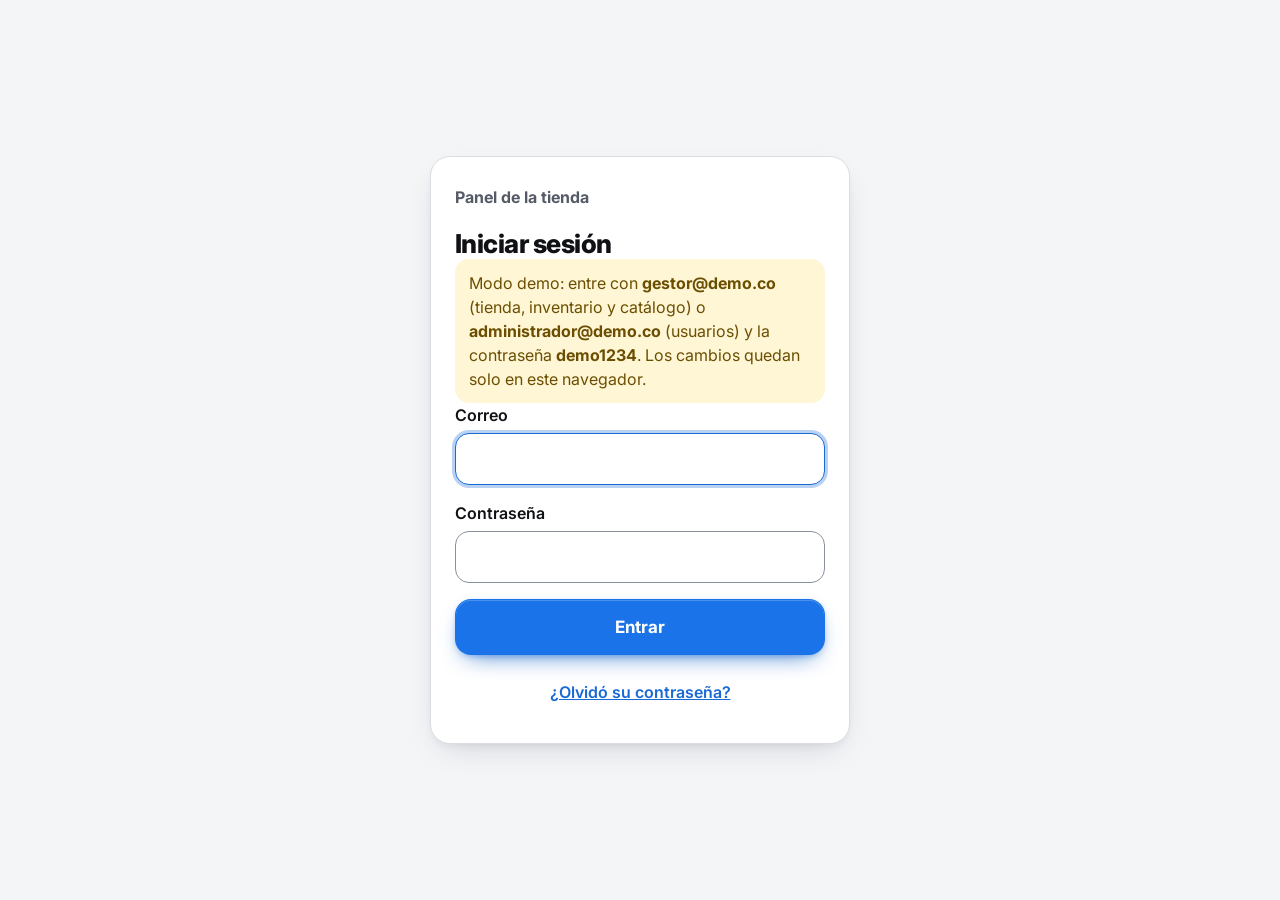
==== commit ed3d7c6e: "C1: Fichas técnicas pasa a una pestaña de Catálogo Catálogo con pestañas accesibles (tablist, flecha" ====
--- a/admin/index.html
+++ b/admin/index.html
@@ -44,7 +44,6 @@
         <a href="#/inicio" data-ruta="inicio" data-rol="gestor" hidden>Inicio</a>
         <a href="#/inventario" data-ruta="inventario" data-rol="gestor" hidden>Inventario</a>
         <a href="#/tienda" data-ruta="tienda" data-rol="gestor" hidden>Mi tienda</a>
-        <a href="#/fichas" data-ruta="fichas" data-rol="gestor" hidden>Fichas técnicas</a>
         <a href="#/catalogo" data-ruta="catalogo" data-rol="gestor" hidden>Catálogo</a>
         <a href="#/legales" data-ruta="legales" data-rol="gestor" hidden>Legales</a>
         <a href="#/usuarios" data-ruta="usuarios" data-rol="administrador" hidden>Usuarios</a>
--- a/assets/css/base.css
+++ b/assets/css/base.css
@@ -140,10 +140,16 @@
 .boton:disabled { opacity: .55; cursor: not-allowed; }
 .boton svg { width: 22px; height: 22px; flex: none; }
 
+/* Botón principal con presencia: sombra del propio color y un filo de luz
+   arriba (sombra interior de 1 px, que no pasa por debajo del texto). */
 .boton--primario {
+  position: relative; isolation: isolate; overflow: hidden;
   background: var(--primario);
   color: var(--sobre-primario);
-  box-shadow: 0 8px 20px -10px var(--primario);
+  box-shadow:
+    inset 0 1px 0 rgba(255, 255, 255, .22),
+    0 10px 24px -12px color-mix(in srgb, var(--primario) 85%, #000),
+    0 2px 6px -2px color-mix(in srgb, var(--primario) 45%, transparent);
 }
 .boton--secundario {
   background: transparent;
@@ -174,8 +180,20 @@
 }
 @media (hover: hover) and (prefers-reduced-motion: no-preference) {
   .boton--primario:hover:not(:disabled) { transform: translateY(-1px); }
+  /* Brillo discreto que cruza el botón al pasar el mouse (decorativo, en ::after) */
+  .boton--primario::after {
+    content: ""; position: absolute; inset: 0; z-index: -1;
+    background: linear-gradient(105deg, transparent 35%, rgba(255, 255, 255, .22) 50%, transparent 65%);
+    transform: translateX(-110%);
+    pointer-events: none;
+  }
+  .boton--primario:hover:not(:disabled)::after { transform: translateX(110%); transition: transform 700ms var(--curva); }
 }
 .boton:active:not(:disabled) { filter: brightness(.96); }
+/* Presión táctil: un leve hundimiento (sin escala si se pidió menos movimiento) */
+@media (prefers-reduced-motion: no-preference) {
+  .boton:active:not(:disabled) { transform: scale(.98); transition-duration: 80ms; }
+}
 
 .boton-icono {
   display: inline-grid; place-items: center;
--- a/assets/css/panel.css
+++ b/assets/css/panel.css
@@ -62,6 +62,27 @@
 .navegacion a[aria-current="page"] { background: var(--texto); color: var(--fondo); }
 @media (hover: hover) { .navegacion a:not([aria-current="page"]):hover { background: var(--superficie); } }
 
+/* Pestañas (Catálogo): role="tablist", flechas, Inicio y Fin (catalogo.js) */
+.pestanas {
+  display: flex; gap: 4px;
+  margin: 0 0 20px;
+  border-bottom: 1px solid var(--borde);
+  overflow-x: auto; scrollbar-width: none;
+}
+.pestanas::-webkit-scrollbar { display: none; }
+.pestana {
+  flex: none;
+  min-height: 48px; padding: 10px 14px;
+  border: 0; border-bottom: 3px solid transparent; border-radius: 8px 8px 0 0;
+  background: none; color: var(--texto-suave);
+  font: inherit; font-weight: 700;
+  cursor: pointer;
+}
+.pestana[aria-selected="true"] { color: var(--texto); border-bottom-color: var(--primario-texto); }
+.pestana:focus-visible { outline: 3px solid var(--texto); outline-offset: -3px; }
+@media (hover: hover) { .pestana[aria-selected="false"]:hover { background: var(--superficie); color: var(--texto); } }
+.panel-pestana:focus-visible { outline: 3px solid var(--texto); outline-offset: 4px; border-radius: 4px; }
+
 /* --- Vista ------------------------------------------------------------------- */
 .vista { max-width: var(--ancho); margin: 0 auto; padding: 20px var(--gutter) 120px; outline: none; }
 .vista-cabecera { display: flex; flex-wrap: wrap; align-items: center; justify-content: space-between; gap: 12px; margin-bottom: 18px; }
@@ -149,21 +170,30 @@
 .fila-info { display: grid; gap: 2px; min-width: 0; }
 .fila-nombre { font-weight: 800; }
 .fila-sub { color: var(--texto-suave); }
-.fila-edicion { grid-column: 1 / -1; display: grid; grid-template-columns: minmax(0, 1fr) 88px; gap: 10px; align-items: end; }
-.fila-edicion .interruptor { grid-column: 1 / -1; }
+/* Precio arriba; los interruptores (Stock, Publicado, Más vendido) debajo */
+.fila-edicion { grid-column: 1 / -1; display: grid; grid-template-columns: repeat(auto-fit, minmax(150px, 1fr)); gap: 4px 12px; align-items: center; }
+.fila-edicion .campo { grid-column: 1 / -1; }
+.fila-edicion .interruptor { white-space: nowrap; }
 .fila-edicion .campo label { font-size: 1rem; color: var(--texto-suave); }
 .fila-edicion .entrada { min-height: 48px; }
 .fila-acciones { grid-column: 1 / -1; display: flex; flex-wrap: wrap; gap: 8px; }
 .fila-acciones .boton { flex: 1; min-width: 96px; }
 .fila-error { grid-column: 1 / -1; }
 @media (min-width: 1000px) {
-  .fila-equipo { grid-template-columns: 56px minmax(180px, 1.4fr) minmax(330px, 1.3fr) auto; align-items: center; }
-  .fila-foto { width: 56px; height: 56px; }
-  .fila-edicion, .fila-acciones { grid-column: auto; }
-  .fila-edicion { grid-template-columns: minmax(0, 1.4fr) 88px auto; }
-  .fila-edicion .interruptor { grid-column: auto; }
+  /* Fila 1: foto, datos y acciones. Fila 2: precio e interruptores. */
+  .fila-equipo {
+    grid-template-columns: 56px minmax(0, 1fr) auto;
+    grid-template-areas: "foto info acciones" "foto edicion edicion" "foto error error";
+    align-items: center; column-gap: 16px;
+  }
+  .fila-foto { grid-area: foto; align-self: start; width: 56px; height: 56px; }
+  .fila-info { grid-area: info; }
+  .fila-acciones { grid-area: acciones; }
+  .fila-edicion { grid-area: edicion; grid-column: auto; grid-template-columns: 160px repeat(3, max-content) 1fr; column-gap: 24px; align-items: end; }
+  .fila-edicion .campo { grid-column: auto; }
   .fila-acciones .boton { flex: none; min-width: 0; }
-  .fila-error { grid-column: 2 / -1; }
+  .fila-error { grid-area: error; }
+}
 }
 
 .vacio-panel { padding: 28px 18px; text-align: center; color: var(--texto-suave); background: var(--tarjeta); border: 1px dashed var(--borde-fuerte); border-radius: var(--radio); }
@@ -194,6 +224,27 @@
 }
 .opcion-chip input:checked + span { background: var(--primario); border-color: var(--primario); color: var(--sobre-primario); }
 .opcion-chip input:focus-visible + span { outline: 3px solid var(--texto); outline-offset: 2px; }
+
+/* Diseño del sitio: opciones con su explicación */
+.opciones-vista { display: grid; gap: 10px; }
+@media (min-width: 700px) { .opciones-vista { grid-template-columns: 1fr 1fr; } }
+.opcion-vista { position: relative; display: grid; gap: 4px; padding: 14px 16px 14px 48px; min-height: 44px; border: 1.5px solid var(--borde-fuerte); border-radius: 14px; background: var(--fondo); cursor: pointer; }
+.opcion-vista input { position: absolute; left: 16px; top: 17px; width: 20px; height: 20px; margin: 0; accent-color: var(--primario); }
+.opcion-vista:has(input:checked) { border-color: var(--primario-texto); box-shadow: 0 0 0 2px var(--primario-texto); }
+.opcion-vista-nombre { font-weight: 700; }
+
+/* Video del equipo */
+.bloque-video { margin-top: 18px; padding-top: 16px; border-top: 1px solid var(--borde); }
+.video-vista { display: block; width: 100%; max-width: 320px; max-height: 360px; border-radius: 12px; background: #000; margin-bottom: 10px; }
+
+/* Colores oficiales del modelo en el formulario del equipo */
+.opciones-color { display: grid; grid-template-columns: repeat(auto-fill, minmax(min(100%, 170px), 1fr)); gap: 8px; }
+.opcion-color { position: relative; display: flex; align-items: center; gap: 10px; min-height: 52px; padding: 8px 12px; border: 1.5px solid var(--borde-fuerte); border-radius: 14px; background: var(--fondo); cursor: pointer; }
+.opcion-color input { position: absolute; opacity: 0; inset: 0; margin: 0; cursor: pointer; }
+.opcion-color:has(input:checked) { border-color: var(--primario-texto); box-shadow: 0 0 0 2px var(--primario-texto); }
+.opcion-color:has(input:focus-visible) { outline: 3px solid var(--texto); outline-offset: 2px; }
+.opcion-color-nombres { display: grid; font-weight: 700; min-width: 0; }
+.opcion-color-nombres .ayuda { font-weight: 400; }
 
 .selector-color { display: flex; gap: 10px; align-items: center; }
 .selector-color input[type="color"] { width: 56px; height: 52px; padding: 4px; border: 1.5px solid var(--borde-fuerte); border-radius: var(--radio-md); background: var(--fondo); cursor: pointer; flex: none; }
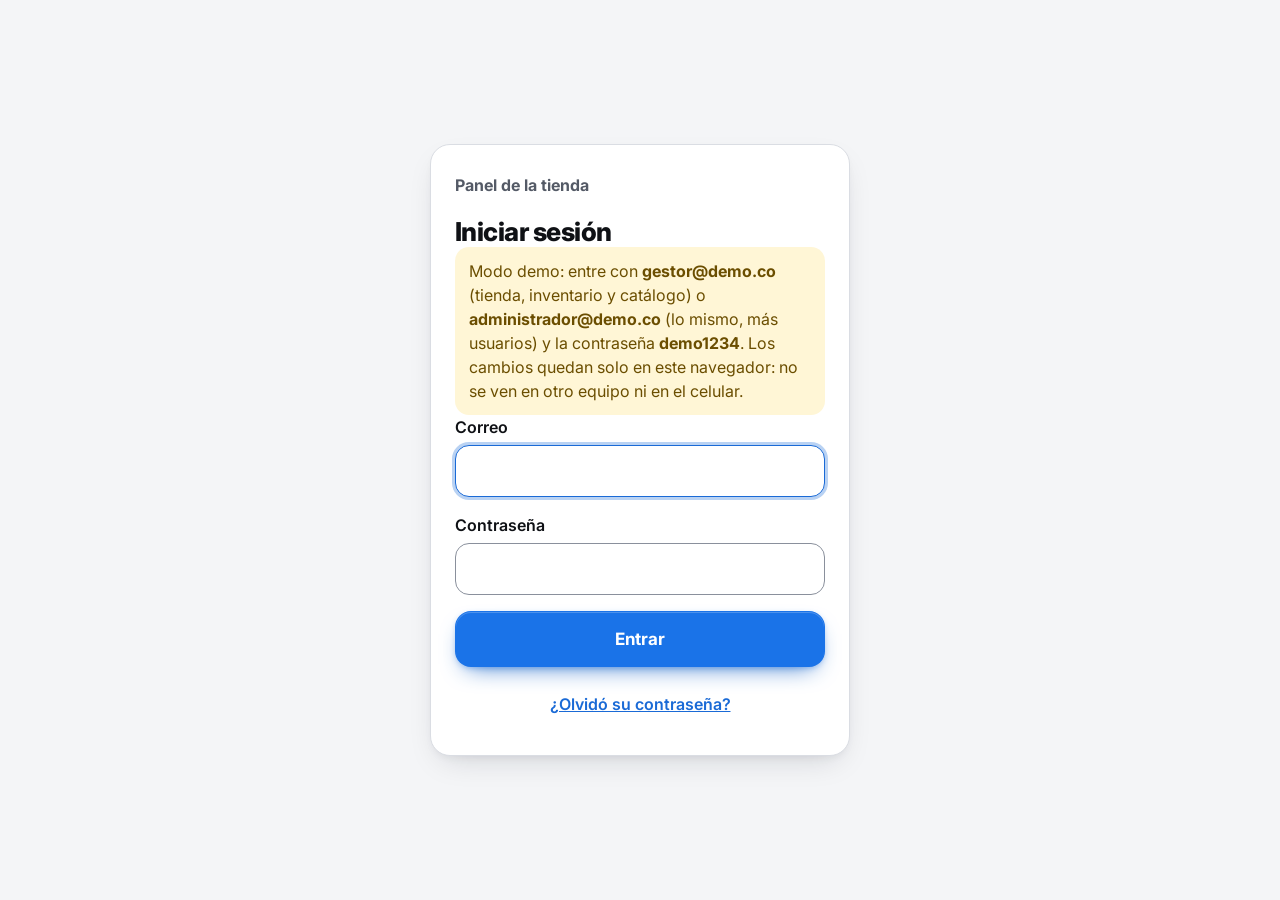
==== commit c51a9e91: "Tienda de ejemplo de Argentina, dólar, promos y stock contado (0037 a 0040) - 0037: la instalación n" ====
--- a/admin/index.html
+++ b/admin/index.html
@@ -3,7 +3,7 @@
 <head>
   <meta charset="utf-8">
   <meta name="viewport" content="width=device-width, initial-scale=1, viewport-fit=cover">
-  <title>Panel de la tienda</title>
+  <title data-t="panel.comun.panel_tienda">Panel de la tienda</title>
   <meta name="robots" content="noindex, nofollow">
   <meta name="theme-color" content="#0F172A">
   <link rel="icon" href="data:,">
@@ -17,12 +17,12 @@
   <script type="module" src="../assets/js/panel/panel.js"></script>
 </head>
 <body>
-  <div class="cargando-panel" id="cargando-panel" role="status"><span class="spinner" aria-hidden="true"></span><span>Cargando el panel…</span></div>
+  <div class="cargando-panel" id="cargando-panel" role="status"><span class="spinner" aria-hidden="true"></span><span data-t="panel.comun.cargando_panel">Cargando el panel…</span></div>
 
   <!-- Acceso -->
   <main class="acceso" id="acceso" hidden>
     <div class="acceso-caja">
-      <p class="acceso-marca">Panel de la tienda</p>
+      <p class="acceso-marca" data-t="panel.comun.panel_tienda">Panel de la tienda</p>
       <div id="acceso-contenido"></div>
     </div>
   </main>
@@ -32,21 +32,22 @@
     <header class="barra-superior">
       <div class="barra-superior-fila">
         <div class="barra-titulo">
-          <span class="barra-tienda" id="barra-tienda">Panel</span>
+          <span class="barra-tienda" id="barra-tienda"></span>
           <span class="barra-usuario" id="barra-usuario"></span>
         </div>
         <div class="barra-acciones">
-          <a class="boton boton--suave boton--chico" href="../" target="_blank" rel="noopener">Ver mi sitio</a>
-          <button type="button" class="boton boton--suave boton--chico" id="salir">Salir</button>
+          <a class="boton boton--suave boton--chico" href="../" target="_blank" rel="noopener" data-t="panel.comun.ver_sitio">Ver mi sitio</a>
+          <button type="button" class="boton boton--suave boton--chico" id="salir" data-t="panel.comun.salir">Salir</button>
         </div>
       </div>
-      <nav class="navegacion" aria-label="Secciones del panel">
-        <a href="#/inicio" data-ruta="inicio" data-rol="gestor" hidden>Inicio</a>
-        <a href="#/inventario" data-ruta="inventario" data-rol="gestor" hidden>Inventario</a>
-        <a href="#/tienda" data-ruta="tienda" data-rol="gestor" hidden>Mi tienda</a>
-        <a href="#/catalogo" data-ruta="catalogo" data-rol="gestor" hidden>Catálogo</a>
-        <a href="#/legales" data-ruta="legales" data-rol="gestor" hidden>Legales</a>
-        <a href="#/usuarios" data-ruta="usuarios" data-rol="administrador" hidden>Usuarios</a>
+      <nav class="navegacion" aria-label="Secciones del panel" data-t-aria-label="panel.nav.secciones">
+        <a href="#/inicio" data-ruta="inicio" data-rol="gestor" data-t="panel.nav.inicio" hidden>Inicio</a>
+        <a href="#/inventario" data-ruta="inventario" data-rol="gestor" data-t="panel.nav.inventario" hidden>Inventario</a>
+        <a href="#/tienda" data-ruta="tienda" data-rol="gestor" data-t="panel.nav.tienda" hidden>Mi tienda</a>
+        <a href="#/catalogo" data-ruta="catalogo" data-rol="gestor" data-t="panel.nav.catalogo" hidden>Catálogo</a>
+        <a href="#/promos" data-ruta="promos" data-rol="gestor" data-t="panel.nav.promos" hidden>Promos</a>
+        <a href="#/legales" data-ruta="legales" data-rol="gestor" data-t="panel.nav.legales" hidden>Legales</a>
+        <a href="#/usuarios" data-ruta="usuarios" data-rol="administrador" data-t="panel.nav.usuarios" hidden>Usuarios</a>
       </nav>
     </header>
     <main class="vista" id="vista" tabindex="-1"></main>
--- a/assets/css/base.css
+++ b/assets/css/base.css
@@ -25,6 +25,9 @@
   --exito-fondo: #ECFDF3;
   --aviso: #6B4E00;
   --aviso-fondo: #FFF6D6;
+  /* Violeta del botón "Ver intro" del panel (texto blanco: 7,1:1) */
+  --violeta: #6D28D9;
+  --sobre-violeta: #FFFFFF;
 
   --font: "Inter", system-ui, -apple-system, "Segoe UI", Roboto, Arial, sans-serif;
   --radio: 20px;
@@ -56,6 +59,8 @@
   --exito-fondo: #0B2A1C;
   --aviso: #FEDF89;
   --aviso-fondo: #3A2E05;
+  --violeta: #7C3AED;
+  --sobre-violeta: #FFFFFF;
   --sombra-1: 0 1px 2px rgba(0, 0, 0, .4);
   --sombra-2: 0 12px 32px -12px rgba(0, 0, 0, .6);
   --sombra-3: 0 24px 64px -16px rgba(0, 0, 0, .7);
@@ -151,6 +156,12 @@
     0 10px 24px -12px color-mix(in srgb, var(--primario) 85%, #000),
     0 2px 6px -2px color-mix(in srgb, var(--primario) 45%, transparent);
 }
+.boton--violeta {
+  background: var(--violeta);
+  color: var(--sobre-violeta);
+  box-shadow: inset 0 1px 0 rgba(255, 255, 255, .22), 0 10px 24px -12px color-mix(in srgb, var(--violeta) 85%, #000);
+}
+.boton--violeta:hover:not(:disabled) { background: color-mix(in srgb, var(--violeta) 88%, #000); }
 .boton--secundario {
   background: transparent;
   color: var(--texto);
--- a/assets/css/panel.css
+++ b/assets/css/panel.css
@@ -371,6 +371,21 @@
   box-shadow: var(--sombra-3);
 }
 .confirmar::backdrop { background: rgba(8, 10, 14, .55); }
+
+/* Inicio: "Ver intro" al lado de "Ver mi sitio", y su ventana con el video */
+.cabecera-acciones { display: flex; flex-wrap: wrap; gap: 10px; }
+.cabecera-acciones .boton[hidden] { display: none; }
+.dialogo-intro {
+  width: min(760px, calc(100vw - 32px));
+  padding: 0; border: 0; border-radius: 20px;
+  background: var(--tarjeta); color: var(--texto);
+  box-shadow: var(--sombra-3);
+}
+.dialogo-intro::backdrop { background: rgba(8, 10, 14, .7); }
+.dialogo-intro-contenido { display: grid; gap: 14px; padding: 18px; }
+.dialogo-intro h2 { font-size: 1.25rem; font-weight: 800; }
+.dialogo-intro video { display: block; width: 100%; max-height: 70vh; border-radius: 12px; background: #000; }
+.dialogo-intro form { display: flex; justify-content: flex-end; }
 .confirmar-contenido { display: grid; gap: 14px; padding: 22px; }
 .confirmar h2 { font-size: 1.25rem; font-weight: 800; }
 .confirmar-botones { display: flex; gap: 10px; flex-wrap: wrap; justify-content: flex-end; }
@@ -378,3 +393,136 @@
 
 .avisos--neutro li { background: var(--tarjeta); color: var(--texto); border: 1px solid var(--borde); }
 .avisos--neutro .ayuda { font-weight: 500; }
+
+/* Ficha técnica: interruptores por categoría (fichas.js) */
+.categorias-ficha { display: grid; gap: 2px; min-width: 0; margin: 4px 0 0; padding: 0; border: 0; }
+.categorias-ficha legend { margin-bottom: 6px; padding: 0; font-weight: 700; }
+@media (min-width: 720px) { .categorias-ficha { grid-template-columns: repeat(2, minmax(0, 1fr)); column-gap: 24px; } }
+
+/* Formas de pago (pagos.js): lo que depende de un interruptor va sangrado */
+.caja-pagos { display: grid; gap: 12px; margin-top: 4px; padding-left: 14px; border-left: 3px solid var(--borde); }
+.caja-pagos[hidden] { display: none; }
+.vista-pagos { display: grid; gap: 6px; margin: 0; padding-left: 20px; }
+.vista-pagos .ayuda { list-style: none; margin-left: -20px; }
+/* Un fieldset con aspecto de bloque: la leyenda va adentro, como un h2 */
+.bloque--grupo > legend { float: left; width: 100%; margin: 0 0 4px; padding: 0; font-size: 1.1875rem; font-weight: 800; }
+.bloque--grupo > legend + * { clear: both; }
+
+/* Legales: el país de la tienda sin módulo (paso 3) */
+.aviso-legal { display: grid; gap: 6px; padding: 12px 14px; border-radius: 10px; background: var(--aviso-fondo); color: var(--aviso); }
+.aviso-legal p { margin: 0; }
+.aviso-legal p:first-child { font-weight: 700; }
+.aviso-legal a { color: inherit; font-weight: 700; }
+
+/* Reseñas (resenas.js) */
+.aviso-datos { margin: 0; padding: 12px 14px; border-radius: 10px; background: var(--aviso-fondo); color: var(--aviso); font-weight: 700; }
+.nueva-resena { display: grid; gap: 14px; margin-top: 8px; padding-top: 16px; border-top: 1px solid var(--borde); }
+.nueva-resena h3, #t-resenas-lista { font-size: 1.0625rem; font-weight: 800; }
+.lista-resenas { display: grid; gap: 10px; margin: 0; padding: 0; list-style: none; }
+.resena-fila {
+  display: grid; grid-template-columns: 72px minmax(0, 1fr); gap: 12px;
+  padding: 12px; border: 1px solid var(--borde); border-radius: var(--radio); background: var(--fondo);
+}
+.resena-medio { display: grid; place-items: center; width: 72px; height: 72px; overflow: hidden; border-radius: 10px; background: var(--superficie); }
+.resena-medio img { width: 100%; height: 100%; object-fit: cover; }
+.resena-video { font-size: 1.5rem; color: var(--texto-suave); }
+.resena-campos { display: grid; gap: 10px; min-width: 0; }
+/* Autorización de la persona (0034): canal, fecha y alcance */
+.bloque-autorizacion { display: grid; gap: 10px; }
+.bloque-autorizacion legend { font-weight: 700; margin-bottom: 6px; }
+.bloque-autorizacion [data-auth-guardar] { justify-self: start; }
+.resena-tipo { font-weight: 700; }
+.resena-botones { grid-column: 1 / -1; display: flex; gap: 8px; justify-content: flex-end; }
+@media (min-width: 720px) { .resena-fila { grid-template-columns: 96px minmax(0, 1fr) auto; } .resena-medio { width: 96px; height: 96px; } .resena-botones { grid-column: auto; flex-direction: column; justify-content: flex-start; } }
+
+/* Legales: asistente de seis pasos (legales.js) */
+.estado-legales { margin: 0; }
+.progreso-legales { display: flex; align-items: center; gap: 12px; }
+.progreso-legales progress { flex: 1; height: 10px; accent-color: var(--primario); }
+.pasos-legales { display: grid; grid-template-columns: repeat(auto-fit, minmax(150px, 1fr)); gap: 8px; margin: 0; padding: 0; list-style: none; }
+.paso-legal {
+  display: flex; align-items: center; gap: 10px; min-height: 48px; padding: 8px 12px;
+  border: 1.5px solid var(--borde); border-radius: var(--radio-md);
+  color: var(--texto); font-weight: 700; text-decoration: none; background: var(--fondo);
+}
+.paso-legal[aria-current="step"] { border-color: var(--primario-texto); box-shadow: inset 0 0 0 1.5px var(--primario-texto); }
+.paso-legal-numero {
+  display: grid; place-items: center; flex: none; width: 28px; height: 28px; border-radius: 50%;
+  background: var(--superficie); color: var(--texto); font-weight: 800;
+}
+.paso-legal--hecho .paso-legal-numero { background: var(--exito-fondo); color: var(--exito); }
+@media (hover: hover) { .paso-legal:not([aria-current="step"]):hover { background: var(--superficie); } }
+.opciones-legales { display: grid; gap: 10px; }
+.opciones-legales legend { margin-bottom: 4px; }
+.opciones-legales .casilla { min-height: 44px; align-items: center; }
+.opciones-legales .casilla input:disabled + span { color: var(--texto-suave); }
+.sub-bloque { display: grid; gap: 12px; padding-top: 16px; border-top: 1px solid var(--borde); }
+.sub-bloque h3 { font-size: 1.0625rem; font-weight: 800; }
+.texto-fijo { margin: 0; padding: 12px 14px; border-left: 3px solid var(--borde-fuerte); background: var(--superficie); border-radius: 0 10px 10px 0; }
+.lista-impuestos { display: grid; gap: 12px; margin: 0; padding: 0; list-style: none; }
+.fila-impuesto { display: grid; gap: 12px; padding: 12px; border: 1px solid var(--borde); border-radius: var(--radio-md); background: var(--fondo); }
+@media (min-width: 760px) { .fila-impuesto { grid-template-columns: 1fr 160px 1fr; align-items: start; } .fila-impuesto > .boton { grid-column: 1 / -1; justify-self: start; } }
+.entrada-con-sufijo { display: flex; align-items: center; gap: 8px; }
+.entrada-con-sufijo .entrada { max-width: 140px; }
+.estado-guardado { min-height: 1.5em; margin: 0 0 8px; color: var(--texto-suave); font-weight: 600; }
+.acciones-pasos { display: flex; gap: 10px; justify-content: space-between; flex-wrap: wrap; }
+.acciones-pasos .boton[hidden] { display: none; }
+.acciones-pasos #l-siguiente { margin-left: auto; }
+.publicar-legales { display: grid; gap: 8px; justify-items: start; }
+.panel-pestana { display: grid; gap: 12px; }
+.panel-pestana[hidden] { display: none; }
+.vista-previa-legal h2 { font-size: 1.125rem; font-weight: 800; }
+.vista-previa-legal h3 { font-size: 1.0625rem; font-weight: 800; }
+.vista-previa-legal .tabla-legal { overflow-x: auto; }
+.vista-previa-legal table { border-collapse: collapse; width: 100%; }
+.vista-previa-legal th, .vista-previa-legal td { padding: 8px 10px; border: 1px solid var(--borde); text-align: left; vertical-align: top; }
+
+/* Agregar equipos en lote (lote.js) */
+.grilla-lote-caja { overflow-x: auto; }
+.grilla-lote { border-collapse: separate; border-spacing: 0; min-width: 100%; }
+.grilla-lote th, .grilla-lote td { padding: 6px 8px; border-bottom: 1px solid var(--borde); text-align: center; vertical-align: middle; }
+.grilla-lote thead th { font-weight: 800; white-space: nowrap; }
+.grilla-lote th[scope="row"] { text-align: left; }
+.grilla-lote thead th:first-child { text-align: left; color: var(--texto-suave); }
+.lote-encabezado { display: inline-flex; align-items: center; gap: 8px; min-height: 44px; cursor: pointer; }
+.lote-encabezado input { flex: none; width: 22px; height: 22px; margin: 0; accent-color: var(--primario); cursor: pointer; }
+.lote-encabezado--fila { min-width: 150px; }
+.interruptor--celda { justify-content: center; min-width: 48px; }
+.lote-contador, .lote-total { font-weight: 800; }
+.lote-nombres, #lote-unidades:not(:empty) { display: grid; gap: 10px; margin-top: 18px; padding-top: 16px; border-top: 1px solid var(--borde); }
+.lote-nombres h3, #lote-unidades h3, .medios-color-titulo { font-size: 1.0625rem; font-weight: 800; }
+.grilla-unidades { display: grid; gap: 12px; grid-template-columns: repeat(auto-fill, minmax(min(100%, 200px), 1fr)); }
+.grilla-unidades .entrada { max-width: 120px; }
+.precios-lote { display: grid; gap: 12px; }
+@media (min-width: 760px) { .precios-lote { grid-template-columns: repeat(auto-fill, minmax(280px, 1fr)); align-items: start; } }
+.precios-capacidad { display: grid; gap: 10px; margin: 0; padding: 12px; border: 1px solid var(--borde); border-radius: var(--radio-md); background: var(--fondo); }
+.precios-capacidad legend { padding: 0 6px; font-weight: 800; }
+.precios-capacidad .boton { justify-self: start; }
+.bloque-stock { display: grid; gap: 8px; margin-top: 18px; padding-top: 16px; border-top: 1px solid var(--borde); }
+.excepciones-stock > summary { display: flex; align-items: center; min-height: 44px; cursor: pointer; font-weight: 700; }
+.lista-excepciones { display: grid; gap: 4px; }
+.medios-color { display: grid; gap: 10px; margin-top: 18px; padding-top: 16px; border-top: 1px solid var(--borde); }
+.medios-color-titulo { display: flex; flex-wrap: wrap; align-items: center; gap: 8px; }
+.medios-color-titulo .ayuda { font-weight: 400; }
+.bloque-unidad { display: grid; gap: 12px; margin: 16px 0 0; padding: 12px; border: 1px solid var(--borde); border-radius: var(--radio-md); }
+.bloque-unidad legend { padding: 0 6px; font-weight: 800; }
+.lista-resumen-lote { display: grid; gap: 8px; margin: 0; padding-left: 1.6em; }
+.lista-resumen-lote li { padding-left: 4px; }
+.lista-resumen-lote .ayuda { display: block; }
+
+/* --- Pestañas de una sola elección (radios), ej. el redondeo del dólar (0038) --- */
+.segmentos { display: flex; flex-wrap: wrap; gap: 4px; padding: 4px; border-radius: 14px; background: var(--superficie); width: fit-content; max-width: 100%; }
+.segmento-opcion { position: relative; display: grid; place-items: center; min-height: 44px; padding: 8px 16px; border-radius: 10px; font-weight: 700; color: var(--texto-suave); cursor: pointer; text-align: center; }
+.segmento-opcion input { position: absolute; inset: 0; width: 100%; height: 100%; margin: 0; opacity: 0; cursor: pointer; }
+.segmento-opcion:has(input:checked) { background: var(--fondo); color: var(--texto); box-shadow: var(--sombra-1); outline: 2px solid var(--primario-texto); outline-offset: -2px; }
+.segmento-opcion:has(input:focus-visible) { outline: 3px solid var(--texto); outline-offset: 2px; }
+@media (min-width: 1000px) { #usd-modos { grid-template-columns: repeat(3, 1fr); } }
+
+/* --- Promos (0039) --------------------------------------------------------------- */
+.lista-porcentajes { display: grid; gap: 4px 16px; }
+@media (min-width: 700px) { .lista-porcentajes { grid-template-columns: 1fr 1fr; } }
+.campo-porcentaje label { font-weight: 600; }
+.entrada-porcentaje { display: flex; align-items: center; gap: 8px; }
+.entrada-porcentaje .entrada { width: 6.5em; }
+.entrada-porcentaje span { font-weight: 700; color: var(--texto-suave); }
+.promo-vista-previa { overflow: hidden; padding: 12px 16px; border-radius: 12px; background: var(--texto); color: var(--fondo); font-weight: 700; white-space: nowrap; text-overflow: ellipsis; }
